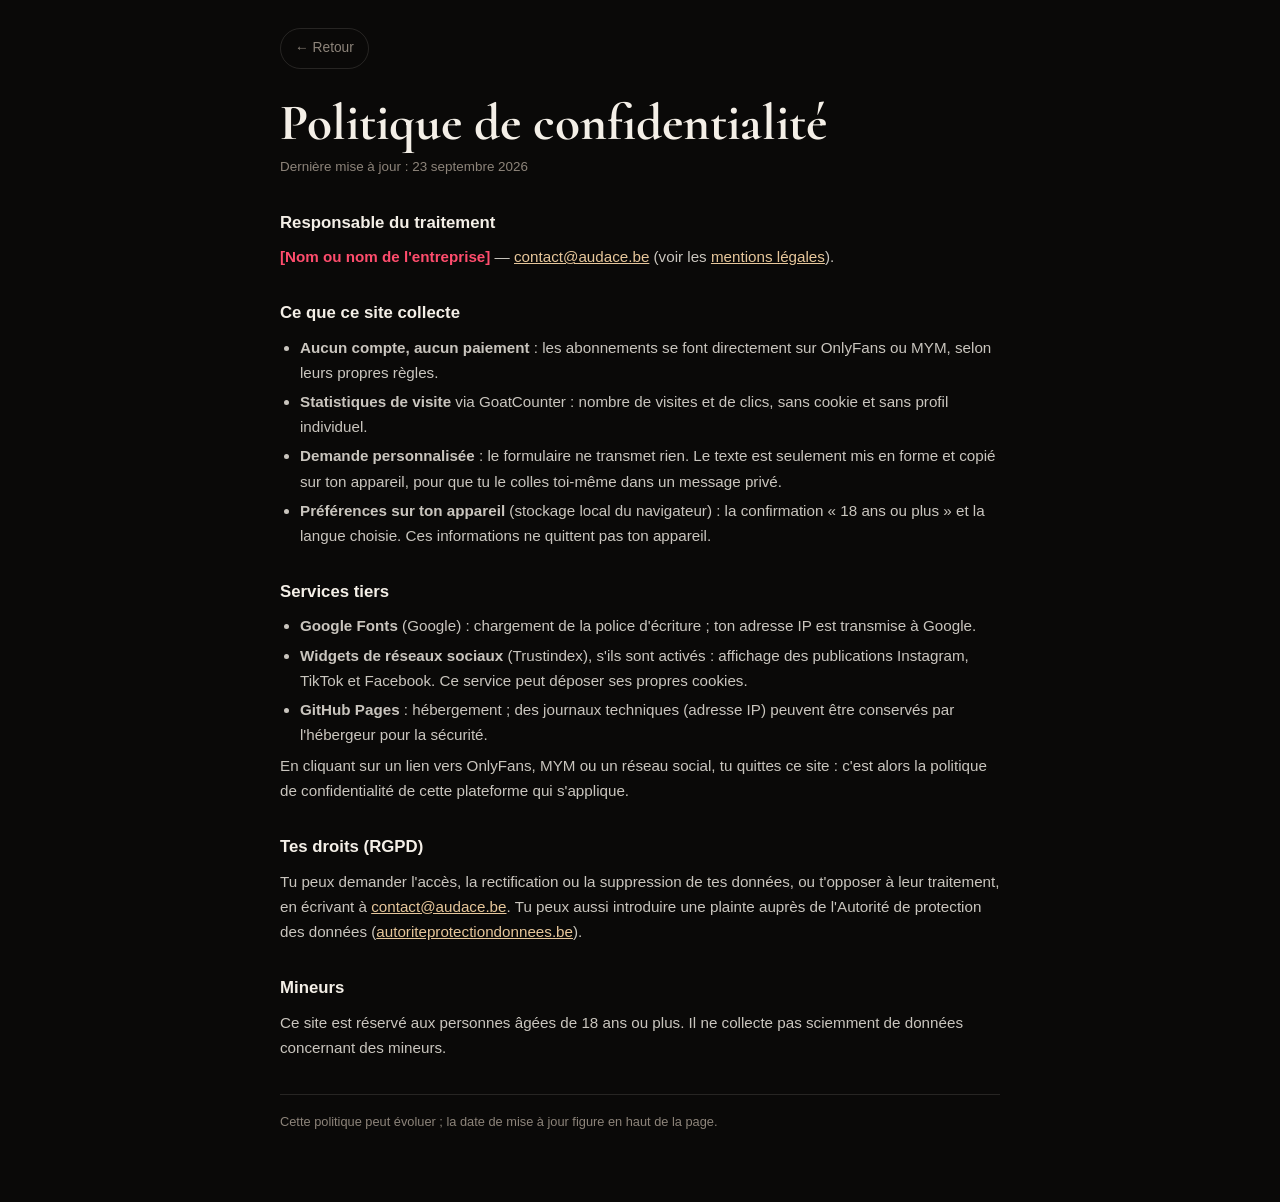
==== confidentialite.html @ c3ef4c50 "Écran 18+, version anglaise, demande personnalisée, pages légales, bandeaux de plateformes - Écran «" ====
<!DOCTYPE html>
<html lang="fr">
<head>
<meta charset="UTF-8">
<meta name="viewport" content="width=device-width, initial-scale=1.0">
<title>Confidentialité — Audace</title>
<meta name="robots" content="noindex, follow">
<meta name="theme-color" content="#0a0908">
<link href="https://fonts.googleapis.com/css2?family=Cormorant:wght@700&display=swap" rel="stylesheet">
<link rel="stylesheet" href="legal.css">
</head>
<body>
<main class="wrap">
  <a class="back" href="./">← Retour</a>
  <h1>Politique de confidentialité</h1>
  <p class="upd">Dernière mise à jour : 23 septembre 2026</p>

  <!-- ✏️ Relis cette page et adapte-la si tu ajoutes un outil (newsletter, formulaire envoyé, autre statistique…). -->
  <h2>Responsable du traitement</h2>
  <p><span class="fill">[Nom ou nom de l'entreprise]</span> — <a href="mailto:contact@audace.be">contact@audace.be</a> (voir les <a href="mentions-legales.html">mentions légales</a>).</p>

  <h2>Ce que ce site collecte</h2>
  <ul>
    <li><b>Aucun compte, aucun paiement</b> : les abonnements se font directement sur OnlyFans ou MYM, selon leurs propres règles.</li>
    <li><b>Statistiques de visite</b> via GoatCounter : nombre de visites et de clics, sans cookie et sans profil individuel.</li>
    <li><b>Demande personnalisée</b> : le formulaire ne transmet rien. Le texte est seulement mis en forme et copié sur ton appareil, pour que tu le colles toi-même dans un message privé.</li>
    <li><b>Préférences sur ton appareil</b> (stockage local du navigateur) : la confirmation « 18 ans ou plus » et la langue choisie. Ces informations ne quittent pas ton appareil.</li>
  </ul>

  <h2>Services tiers</h2>
  <ul>
    <li><b>Google Fonts</b> (Google) : chargement de la police d'écriture ; ton adresse IP est transmise à Google.</li>
    <li><b>Widgets de réseaux sociaux</b> (Trustindex), s'ils sont activés : affichage des publications Instagram, TikTok et Facebook. Ce service peut déposer ses propres cookies.</li>
    <li><b>GitHub Pages</b> : hébergement ; des journaux techniques (adresse IP) peuvent être conservés par l'hébergeur pour la sécurité.</li>
  </ul>
  <p>En cliquant sur un lien vers OnlyFans, MYM ou un réseau social, tu quittes ce site : c'est alors la politique de confidentialité de cette plateforme qui s'applique.</p>

  <h2>Tes droits (RGPD)</h2>
  <p>Tu peux demander l'accès, la rectification ou la suppression de tes données, ou t'opposer à leur traitement, en écrivant à <a href="mailto:contact@audace.be">contact@audace.be</a>. Tu peux aussi introduire une plainte auprès de l'Autorité de protection des données (<a href="https://www.autoriteprotectiondonnees.be" rel="noopener" target="_blank">autoriteprotectiondonnees.be</a>).</p>

  <h2>Mineurs</h2>
  <p>Ce site est réservé aux personnes âgées de 18 ans ou plus. Il ne collecte pas sciemment de données concernant des mineurs.</p>

  <p class="note">Cette politique peut évoluer ; la date de mise à jour figure en haut de la page.</p>
</main>
</body>
</html>
---- legal.css ----
/* Pages légales (mentions légales, confidentialité) */
:root{--bg:#0a0908;--bg-soft:#121010;--ink:#f4efe7;--muted:#8d847a;--line:rgba(244,239,231,.12);--coral:#ff4d6d;--gold:#e7c79b}
*{margin:0;padding:0;box-sizing:border-box}
body{font-family:'Inter','Segoe UI',-apple-system,BlinkMacSystemFont,sans-serif;background:var(--bg);color:var(--ink);line-height:1.65;-webkit-font-smoothing:antialiased}
a{color:var(--gold)}
.wrap{max-width:760px;margin:0 auto;padding:28px 20px 70px}
.back{display:inline-flex;gap:8px;align-items:center;font-size:.86rem;color:var(--muted);text-decoration:none;border:1px solid var(--line);padding:8px 14px;border-radius:100px}
.back:hover{color:var(--ink)}
h1{font-family:'Cormorant','Georgia',serif;font-size:clamp(2.2rem,8vw,3.2rem);line-height:1.05;margin:28px 0 6px}
.upd{color:var(--muted);font-size:.84rem;margin-bottom:26px}
h2{font-size:1.05rem;margin:30px 0 8px;color:var(--ink)}
p,li{color:rgba(244,239,231,.82);font-size:.95rem}
ul{padding-left:20px;margin:6px 0}
li{margin:4px 0}
.box{background:var(--bg-soft);border:1px solid var(--line);border-radius:14px;padding:16px 18px;margin-top:8px}
.fill{color:var(--coral);font-weight:600}
.note{margin-top:34px;font-size:.8rem;color:var(--muted);border-top:1px solid var(--line);padding-top:16px}
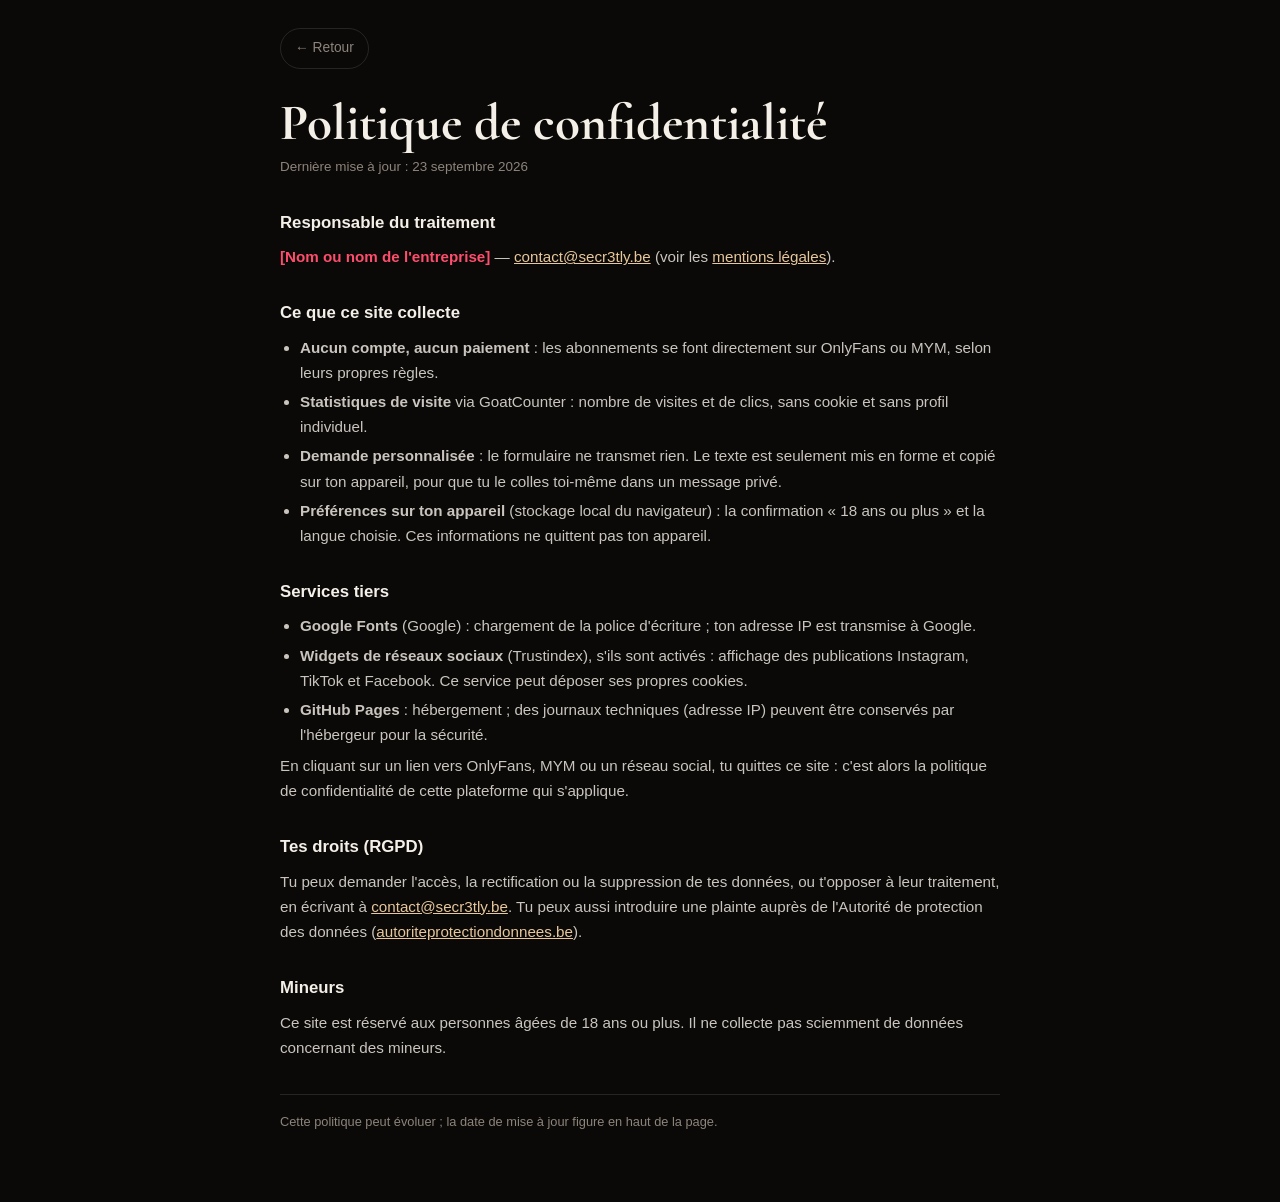
==== commit 07c828c9: "Renommer la marque "Audace" en "SECR3TLY" sur tout le site Remplacé partout où le nom apparaît : tit" ====
--- a/confidentialite.html
+++ b/confidentialite.html
@@ -3,7 +3,7 @@
 <head>
 <meta charset="UTF-8">
 <meta name="viewport" content="width=device-width, initial-scale=1.0">
-<title>Confidentialité — Audace</title>
+<title>Confidentialité — SECR3TLY</title>
 <meta name="robots" content="noindex, follow">
 <meta name="theme-color" content="#0a0908">
 <link href="https://fonts.googleapis.com/css2?family=Cormorant:wght@700&display=swap" rel="stylesheet">
@@ -17,7 +17,7 @@
 
   <!-- ✏️ Relis cette page et adapte-la si tu ajoutes un outil (newsletter, formulaire envoyé, autre statistique…). -->
   <h2>Responsable du traitement</h2>
-  <p><span class="fill">[Nom ou nom de l'entreprise]</span> — <a href="mailto:contact@audace.be">contact@audace.be</a> (voir les <a href="mentions-legales.html">mentions légales</a>).</p>
+  <p><span class="fill">[Nom ou nom de l'entreprise]</span> — <a href="mailto:contact@secr3tly.be">contact@secr3tly.be</a> (voir les <a href="mentions-legales.html">mentions légales</a>).</p>
 
   <h2>Ce que ce site collecte</h2>
   <ul>
@@ -36,7 +36,7 @@
   <p>En cliquant sur un lien vers OnlyFans, MYM ou un réseau social, tu quittes ce site : c'est alors la politique de confidentialité de cette plateforme qui s'applique.</p>
 
   <h2>Tes droits (RGPD)</h2>
-  <p>Tu peux demander l'accès, la rectification ou la suppression de tes données, ou t'opposer à leur traitement, en écrivant à <a href="mailto:contact@audace.be">contact@audace.be</a>. Tu peux aussi introduire une plainte auprès de l'Autorité de protection des données (<a href="https://www.autoriteprotectiondonnees.be" rel="noopener" target="_blank">autoriteprotectiondonnees.be</a>).</p>
+  <p>Tu peux demander l'accès, la rectification ou la suppression de tes données, ou t'opposer à leur traitement, en écrivant à <a href="mailto:contact@secr3tly.be">contact@secr3tly.be</a>. Tu peux aussi introduire une plainte auprès de l'Autorité de protection des données (<a href="https://www.autoriteprotectiondonnees.be" rel="noopener" target="_blank">autoriteprotectiondonnees.be</a>).</p>
 
   <h2>Mineurs</h2>
   <p>Ce site est réservé aux personnes âgées de 18 ans ou plus. Il ne collecte pas sciemment de données concernant des mineurs.</p>
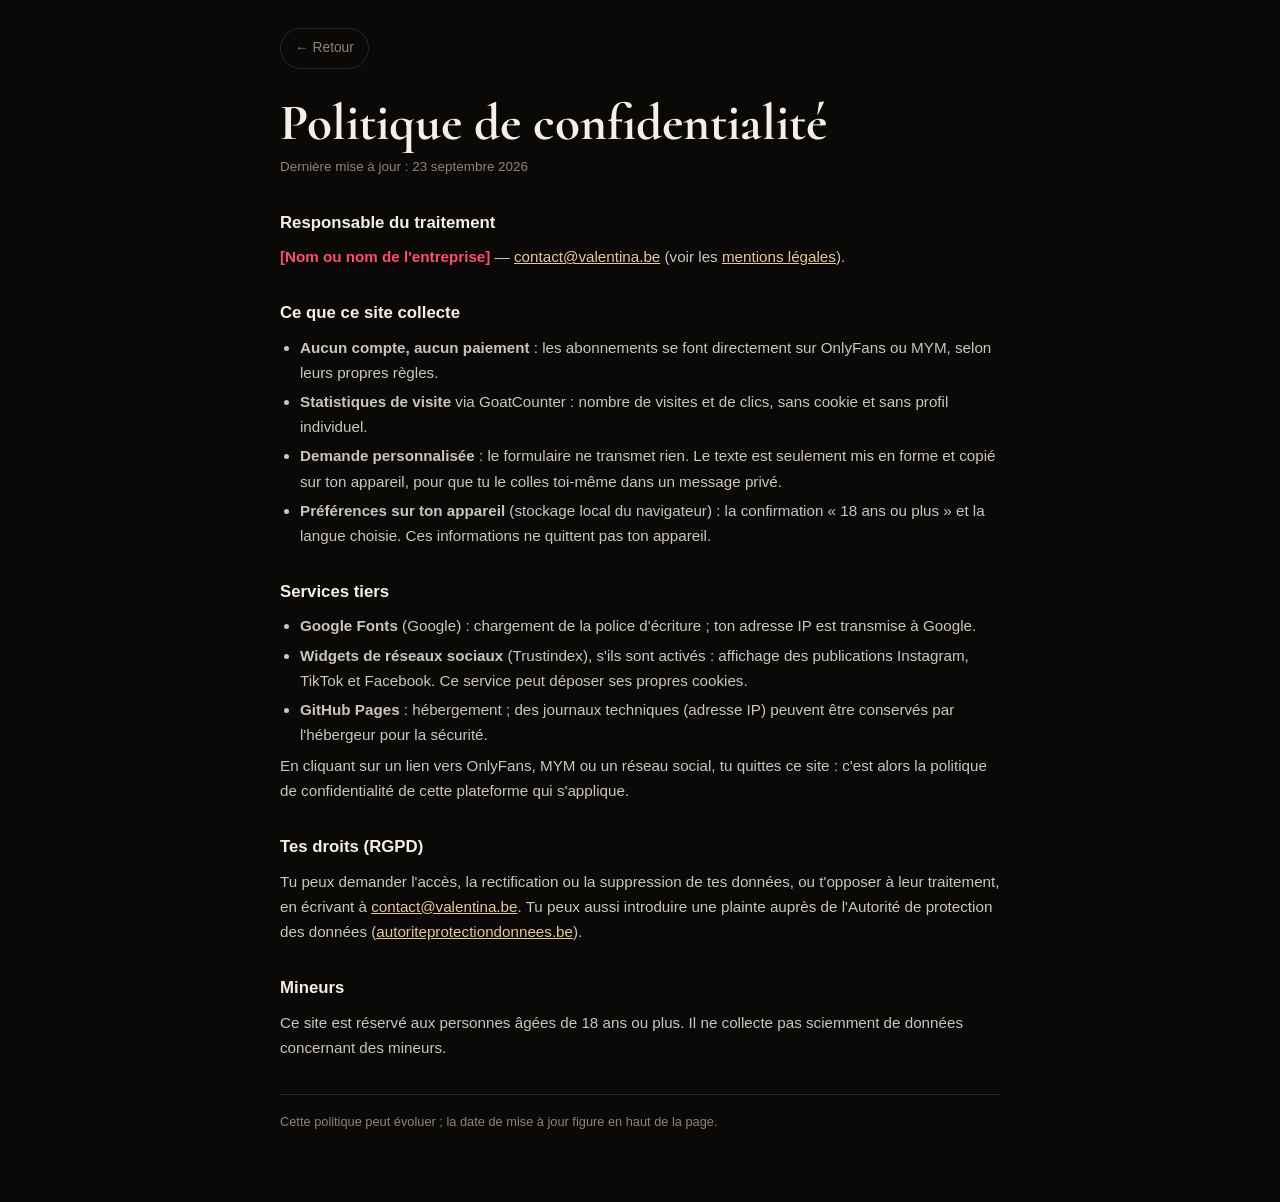
==== commit ff189c50: "Nom définitif de l'influenceuse : Valentina Remplace "Secr3tly" par "Valentina" partout : titre, hér" ====
--- a/confidentialite.html
+++ b/confidentialite.html
@@ -3,7 +3,7 @@
 <head>
 <meta charset="UTF-8">
 <meta name="viewport" content="width=device-width, initial-scale=1.0">
-<title>Confidentialité — SECR3TLY</title>
+<title>Confidentialité — Valentina</title>
 <meta name="robots" content="noindex, follow">
 <meta name="theme-color" content="#0a0908">
 <link href="https://fonts.googleapis.com/css2?family=Cormorant:wght@700&display=swap" rel="stylesheet">
@@ -17,7 +17,7 @@
 
   <!-- ✏️ Relis cette page et adapte-la si tu ajoutes un outil (newsletter, formulaire envoyé, autre statistique…). -->
   <h2>Responsable du traitement</h2>
-  <p><span class="fill">[Nom ou nom de l'entreprise]</span> — <a href="mailto:contact@secr3tly.be">contact@secr3tly.be</a> (voir les <a href="mentions-legales.html">mentions légales</a>).</p>
+  <p><span class="fill">[Nom ou nom de l'entreprise]</span> — <a href="mailto:contact@valentina.be">contact@valentina.be</a> (voir les <a href="mentions-legales.html">mentions légales</a>).</p>
 
   <h2>Ce que ce site collecte</h2>
   <ul>
@@ -36,7 +36,7 @@
   <p>En cliquant sur un lien vers OnlyFans, MYM ou un réseau social, tu quittes ce site : c'est alors la politique de confidentialité de cette plateforme qui s'applique.</p>
 
   <h2>Tes droits (RGPD)</h2>
-  <p>Tu peux demander l'accès, la rectification ou la suppression de tes données, ou t'opposer à leur traitement, en écrivant à <a href="mailto:contact@secr3tly.be">contact@secr3tly.be</a>. Tu peux aussi introduire une plainte auprès de l'Autorité de protection des données (<a href="https://www.autoriteprotectiondonnees.be" rel="noopener" target="_blank">autoriteprotectiondonnees.be</a>).</p>
+  <p>Tu peux demander l'accès, la rectification ou la suppression de tes données, ou t'opposer à leur traitement, en écrivant à <a href="mailto:contact@valentina.be">contact@valentina.be</a>. Tu peux aussi introduire une plainte auprès de l'Autorité de protection des données (<a href="https://www.autoriteprotectiondonnees.be" rel="noopener" target="_blank">autoriteprotectiondonnees.be</a>).</p>
 
   <h2>Mineurs</h2>
   <p>Ce site est réservé aux personnes âgées de 18 ans ou plus. Il ne collecte pas sciemment de données concernant des mineurs.</p>
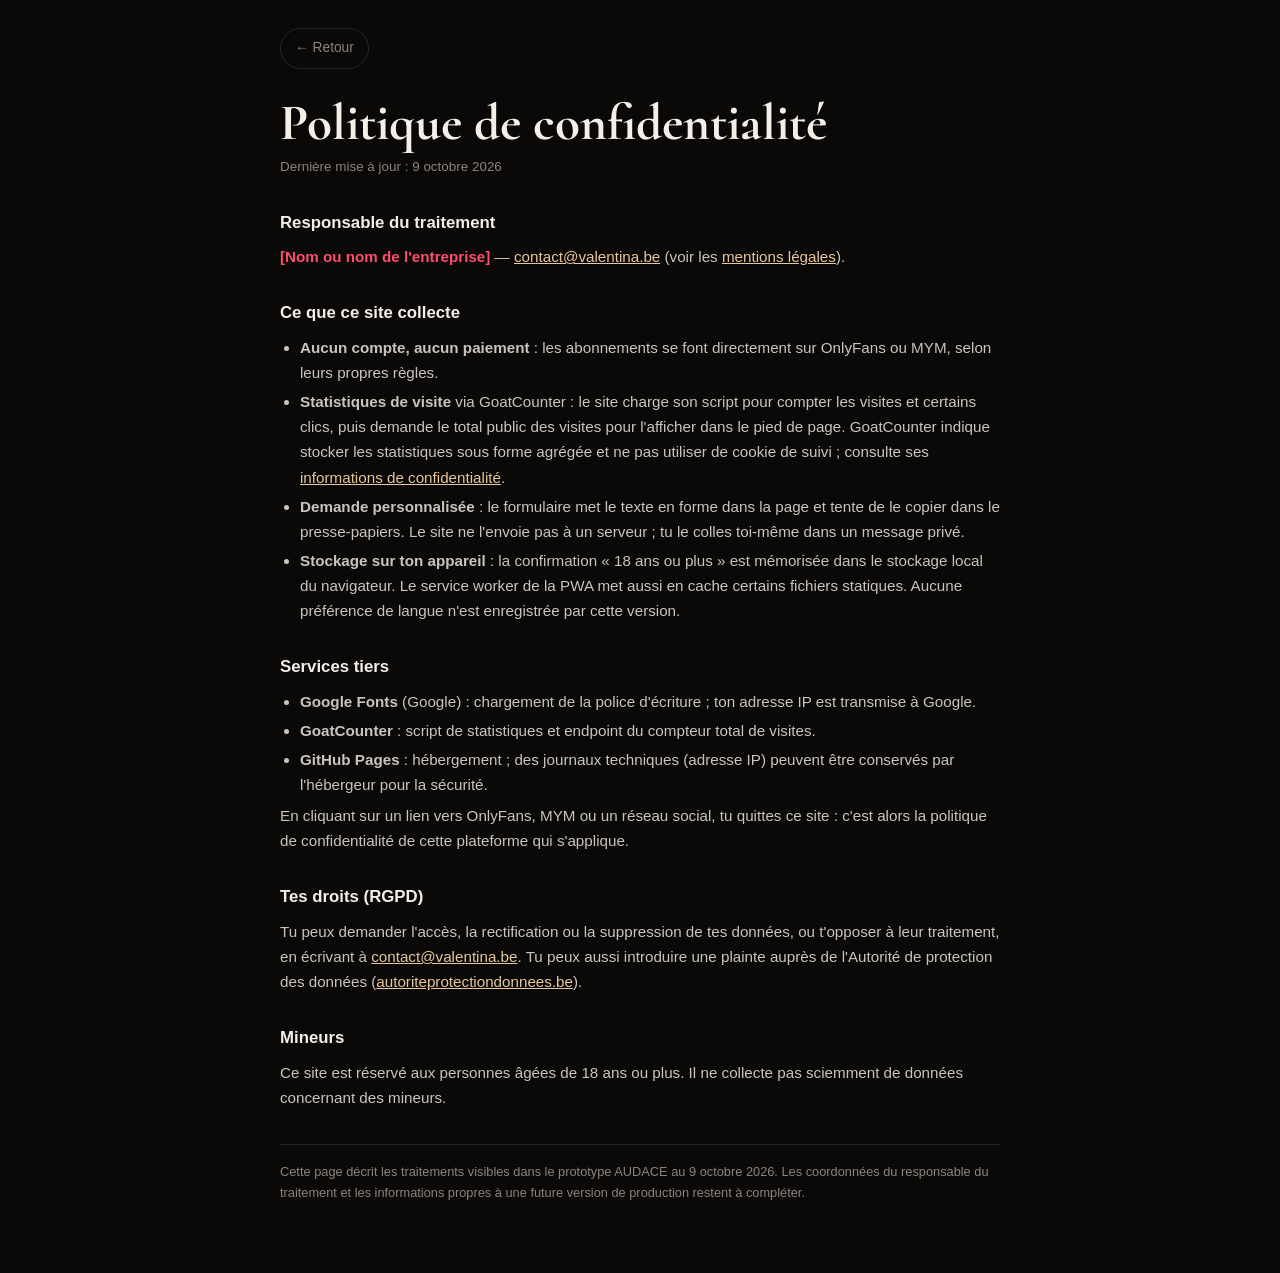
==== commit 1f8e0d49: "Align privacy notice with current prototype behavior" ====
--- a/confidentialite.html
+++ b/confidentialite.html
@@ -1,47 +1,48 @@
-<!DOCTYPE html>
-<html lang="fr">
-<head>
-<meta charset="UTF-8">
-<meta name="viewport" content="width=device-width, initial-scale=1.0">
-<title>Confidentialité — Valentina</title>
-<meta name="robots" content="noindex, follow">
-<meta name="theme-color" content="#0a0908">
-<link href="https://fonts.googleapis.com/css2?family=Cormorant:wght@700&display=swap" rel="stylesheet">
-<link rel="stylesheet" href="legal.css">
-</head>
-<body>
-<main class="wrap">
-  <a class="back" href="./">← Retour</a>
-  <h1>Politique de confidentialité</h1>
-  <p class="upd">Dernière mise à jour : 23 septembre 2026</p>
-
-  <!-- ✏️ Relis cette page et adapte-la si tu ajoutes un outil (newsletter, formulaire envoyé, autre statistique…). -->
-  <h2>Responsable du traitement</h2>
-  <p><span class="fill">[Nom ou nom de l'entreprise]</span> — <a href="mailto:contact@valentina.be">contact@valentina.be</a> (voir les <a href="mentions-legales.html">mentions légales</a>).</p>
-
-  <h2>Ce que ce site collecte</h2>
-  <ul>
-    <li><b>Aucun compte, aucun paiement</b> : les abonnements se font directement sur OnlyFans ou MYM, selon leurs propres règles.</li>
-    <li><b>Statistiques de visite</b> via GoatCounter : nombre de visites et de clics, sans cookie et sans profil individuel.</li>
-    <li><b>Demande personnalisée</b> : le formulaire ne transmet rien. Le texte est seulement mis en forme et copié sur ton appareil, pour que tu le colles toi-même dans un message privé.</li>
-    <li><b>Préférences sur ton appareil</b> (stockage local du navigateur) : la confirmation « 18 ans ou plus » et la langue choisie. Ces informations ne quittent pas ton appareil.</li>
-  </ul>
-
-  <h2>Services tiers</h2>
-  <ul>
-    <li><b>Google Fonts</b> (Google) : chargement de la police d'écriture ; ton adresse IP est transmise à Google.</li>
-    <li><b>Widgets de réseaux sociaux</b> (Trustindex), s'ils sont activés : affichage des publications Instagram, TikTok et Facebook. Ce service peut déposer ses propres cookies.</li>
-    <li><b>GitHub Pages</b> : hébergement ; des journaux techniques (adresse IP) peuvent être conservés par l'hébergeur pour la sécurité.</li>
-  </ul>
-  <p>En cliquant sur un lien vers OnlyFans, MYM ou un réseau social, tu quittes ce site : c'est alors la politique de confidentialité de cette plateforme qui s'applique.</p>
-
-  <h2>Tes droits (RGPD)</h2>
-  <p>Tu peux demander l'accès, la rectification ou la suppression de tes données, ou t'opposer à leur traitement, en écrivant à <a href="mailto:contact@valentina.be">contact@valentina.be</a>. Tu peux aussi introduire une plainte auprès de l'Autorité de protection des données (<a href="https://www.autoriteprotectiondonnees.be" rel="noopener" target="_blank">autoriteprotectiondonnees.be</a>).</p>
-
-  <h2>Mineurs</h2>
-  <p>Ce site est réservé aux personnes âgées de 18 ans ou plus. Il ne collecte pas sciemment de données concernant des mineurs.</p>
-
-  <p class="note">Cette politique peut évoluer ; la date de mise à jour figure en haut de la page.</p>
-</main>
-</body>
-</html>
+<!DOCTYPE html>
+<html lang="fr">
+<head>
+<meta charset="UTF-8">
+<meta name="viewport" content="width=device-width, initial-scale=1.0">
+<title>Confidentialité — Valentina</title>
+<meta name="robots" content="noindex, follow">
+<meta name="theme-color" content="#0a0908">
+<link href="https://fonts.googleapis.com/css2?family=Cormorant:wght@700&display=swap" rel="stylesheet">
+<link rel="stylesheet" href="legal.css">
+</head>
+<body>
+<main class="wrap">
+  <a class="back" href="./">← Retour</a>
+  <h1>Politique de confidentialité</h1>
+  <p class="upd">Dernière mise à jour : 9 octobre 2026</p>
+
+  <!-- À compléter avec les coordonnées réelles du responsable avant toute mise en production. -->
+  <h2>Responsable du traitement</h2>
+  <p><span class="fill">[Nom ou nom de l'entreprise]</span> — <a href="mailto:contact@valentina.be">contact@valentina.be</a> (voir les <a href="mentions-legales.html">mentions légales</a>).</p>
+
+  <h2>Ce que ce site collecte</h2>
+  <ul>
+    <li><b>Aucun compte, aucun paiement</b> : les abonnements se font directement sur OnlyFans ou MYM, selon leurs propres règles.</li>
+    <li><b>Statistiques de visite</b> via GoatCounter : le site charge son script pour compter les visites et certains clics, puis demande le total public des visites pour l'afficher dans le pied de page. GoatCounter indique stocker les statistiques sous forme agrégée et ne pas utiliser de cookie de suivi ; consulte ses <a href="https://www.goatcounter.com/help/privacy" target="_blank" rel="noopener">informations de confidentialité</a>.</li>
+    <li><b>Demande personnalisée</b> : le formulaire met le texte en forme dans la page et tente de le copier dans le presse-papiers. Le site ne l'envoie pas à un serveur ; tu le colles toi-même dans un message privé.</li>
+    <li><b>Stockage sur ton appareil</b> : la confirmation « 18 ans ou plus » est mémorisée dans le stockage local du navigateur. Le service worker de la PWA met aussi en cache certains fichiers statiques. Aucune préférence de langue n'est enregistrée par cette version.</li>
+  </ul>
+
+  <h2>Services tiers</h2>
+  <ul>
+    <li><b>Google Fonts</b> (Google) : chargement de la police d'écriture ; ton adresse IP est transmise à Google.</li>
+    <li><b>GoatCounter</b> : script de statistiques et endpoint du compteur total de visites.</li>
+    <li><b>GitHub Pages</b> : hébergement ; des journaux techniques (adresse IP) peuvent être conservés par l'hébergeur pour la sécurité.</li>
+  </ul>
+  <p>En cliquant sur un lien vers OnlyFans, MYM ou un réseau social, tu quittes ce site : c'est alors la politique de confidentialité de cette plateforme qui s'applique.</p>
+
+  <h2>Tes droits (RGPD)</h2>
+  <p>Tu peux demander l'accès, la rectification ou la suppression de tes données, ou t'opposer à leur traitement, en écrivant à <a href="mailto:contact@valentina.be">contact@valentina.be</a>. Tu peux aussi introduire une plainte auprès de l'Autorité de protection des données (<a href="https://www.autoriteprotectiondonnees.be" rel="noopener" target="_blank">autoriteprotectiondonnees.be</a>).</p>
+
+  <h2>Mineurs</h2>
+  <p>Ce site est réservé aux personnes âgées de 18 ans ou plus. Il ne collecte pas sciemment de données concernant des mineurs.</p>
+
+  <p class="note">Cette page décrit les traitements visibles dans le prototype AUDACE au 9 octobre 2026. Les coordonnées du responsable du traitement et les informations propres à une future version de production restent à compléter.</p>
+</main>
+</body>
+</html>
+
